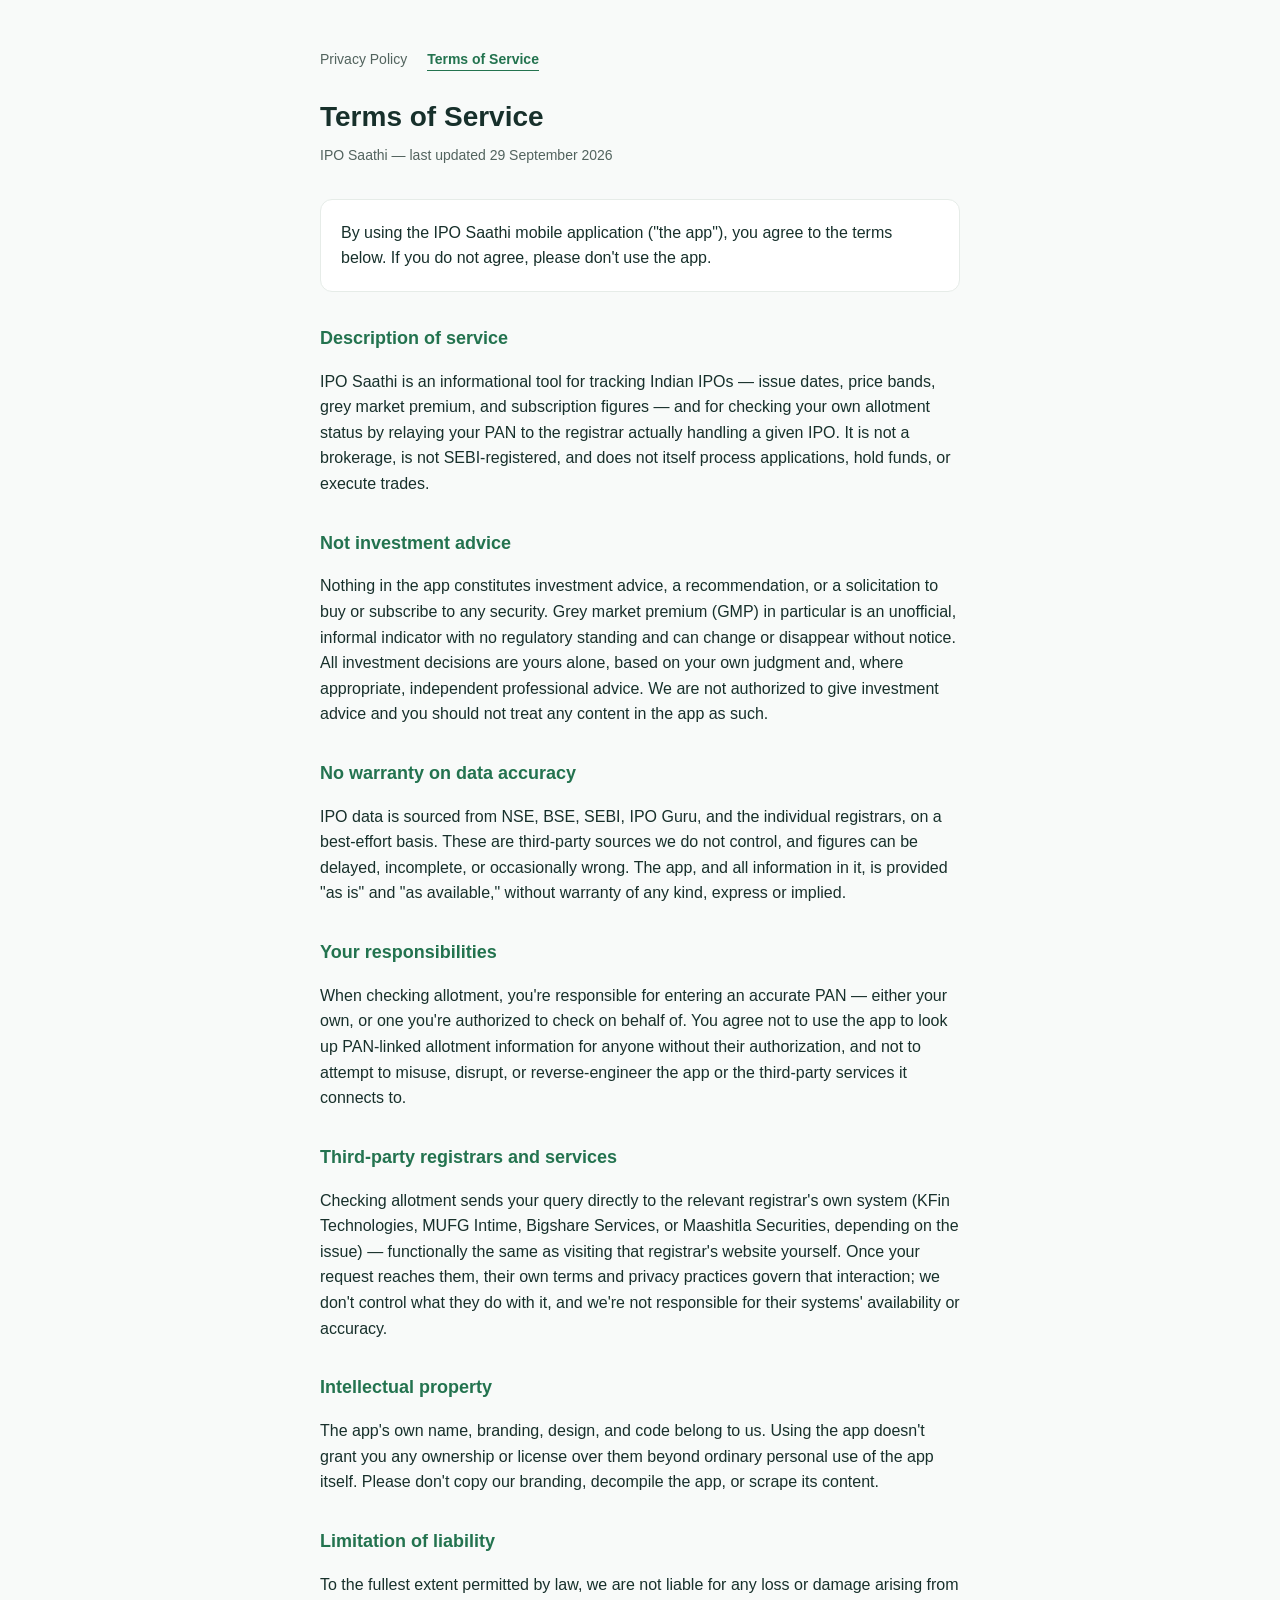
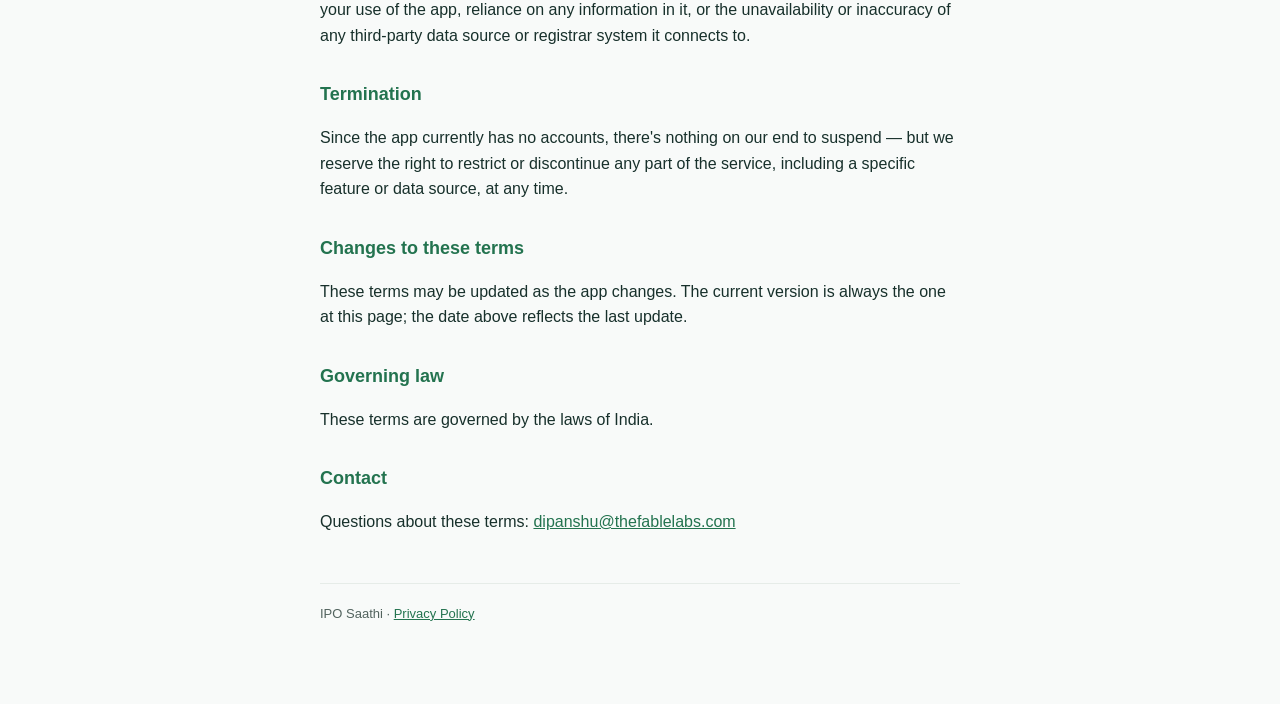
==== terms-of-service/index.html @ d286ae5b "Expand privacy policy, add terms of service, update contact email" ====
<!doctype html>
<html lang="en">
<head>
<meta charset="utf-8" />
<meta name="viewport" content="width=device-width, initial-scale=1" />
<title>Terms of Service — IPO Saathi</title>
<link rel="stylesheet" href="../style.css" />
</head>
<body>
<main>
  <nav>
    <a href="../">Privacy Policy</a>
    <a href="./" class="active">Terms of Service</a>
  </nav>

  <h1>Terms of Service</h1>
  <p class="updated">IPO Saathi — last updated 29 September 2026</p>

  <p class="intro">By using the IPO Saathi mobile application ("the app"), you agree to the terms below. If you do not agree, please don't use the app.</p>

  <h2>Description of service</h2>
  <p>IPO Saathi is an informational tool for tracking Indian IPOs — issue dates, price bands, grey market premium, and subscription figures — and for checking your own allotment status by relaying your PAN to the registrar actually handling a given IPO. It is not a brokerage, is not SEBI-registered, and does not itself process applications, hold funds, or execute trades.</p>

  <h2>Not investment advice</h2>
  <p>Nothing in the app constitutes investment advice, a recommendation, or a solicitation to buy or subscribe to any security. Grey market premium (GMP) in particular is an unofficial, informal indicator with no regulatory standing and can change or disappear without notice. All investment decisions are yours alone, based on your own judgment and, where appropriate, independent professional advice. We are not authorized to give investment advice and you should not treat any content in the app as such.</p>

  <h2>No warranty on data accuracy</h2>
  <p>IPO data is sourced from NSE, BSE, SEBI, IPO Guru, and the individual registrars, on a best-effort basis. These are third-party sources we do not control, and figures can be delayed, incomplete, or occasionally wrong. The app, and all information in it, is provided "as is" and "as available," without warranty of any kind, express or implied.</p>

  <h2>Your responsibilities</h2>
  <p>When checking allotment, you're responsible for entering an accurate PAN — either your own, or one you're authorized to check on behalf of. You agree not to use the app to look up PAN-linked allotment information for anyone without their authorization, and not to attempt to misuse, disrupt, or reverse-engineer the app or the third-party services it connects to.</p>

  <h2>Third-party registrars and services</h2>
  <p>Checking allotment sends your query directly to the relevant registrar's own system (KFin Technologies, MUFG Intime, Bigshare Services, or Maashitla Securities, depending on the issue) — functionally the same as visiting that registrar's website yourself. Once your request reaches them, their own terms and privacy practices govern that interaction; we don't control what they do with it, and we're not responsible for their systems' availability or accuracy.</p>

  <h2>Intellectual property</h2>
  <p>The app's own name, branding, design, and code belong to us. Using the app doesn't grant you any ownership or license over them beyond ordinary personal use of the app itself. Please don't copy our branding, decompile the app, or scrape its content.</p>

  <h2>Limitation of liability</h2>
  <p>To the fullest extent permitted by law, we are not liable for any loss or damage arising from your use of the app, reliance on any information in it, or the unavailability or inaccuracy of any third-party data source or registrar system it connects to.</p>

  <h2>Termination</h2>
  <p>Since the app currently has no accounts, there's nothing on our end to suspend — but we reserve the right to restrict or discontinue any part of the service, including a specific feature or data source, at any time.</p>

  <h2>Changes to these terms</h2>
  <p>These terms may be updated as the app changes. The current version is always the one at this page; the date above reflects the last update.</p>

  <h2>Governing law</h2>
  <p>These terms are governed by the laws of India.</p>

  <h2>Contact</h2>
  <p>Questions about these terms: <a href="mailto:dipanshu@thefablelabs.com">dipanshu@thefablelabs.com</a></p>

  <footer>IPO Saathi · <a href="../">Privacy Policy</a></footer>
</main>
</body>
</html>
---- style.css ----
:root {
  --brand: #23734F;
  --ink: #17302B;
  --muted: #52635E;
  --bg: #F8FAF9;
  --card: #FFFFFF;
  --border: #E6ECE8;
}
* { box-sizing: border-box; }
body {
  margin: 0;
  background: var(--bg);
  color: var(--ink);
  font-family: -apple-system, BlinkMacSystemFont, "Segoe UI", Roboto, Helvetica, Arial, sans-serif;
  line-height: 1.6;
}
main {
  max-width: 680px;
  margin: 0 auto;
  padding: 48px 20px 80px;
}
nav {
  display: flex;
  gap: 20px;
  font-size: 14px;
  margin-bottom: 24px;
}
nav a {
  color: var(--muted);
  text-decoration: none;
  border-bottom: 1px solid transparent;
}
nav a.active {
  color: var(--brand);
  font-weight: 600;
  border-bottom-color: var(--brand);
}
h1 {
  font-size: 28px;
  margin: 0 0 4px;
}
.updated {
  color: var(--muted);
  font-size: 14px;
  margin: 0 0 32px;
}
h2 {
  font-size: 18px;
  margin: 32px 0 12px;
  color: var(--brand);
}
p, li {
  font-size: 16px;
  color: var(--ink);
}
ul {
  padding-left: 20px;
}
a { color: var(--brand); }
.intro {
  background: var(--card);
  border: 1px solid var(--border);
  border-radius: 12px;
  padding: 20px;
  margin-bottom: 8px;
}
footer {
  margin-top: 48px;
  padding-top: 20px;
  border-top: 1px solid var(--border);
  font-size: 13px;
  color: var(--muted);
}
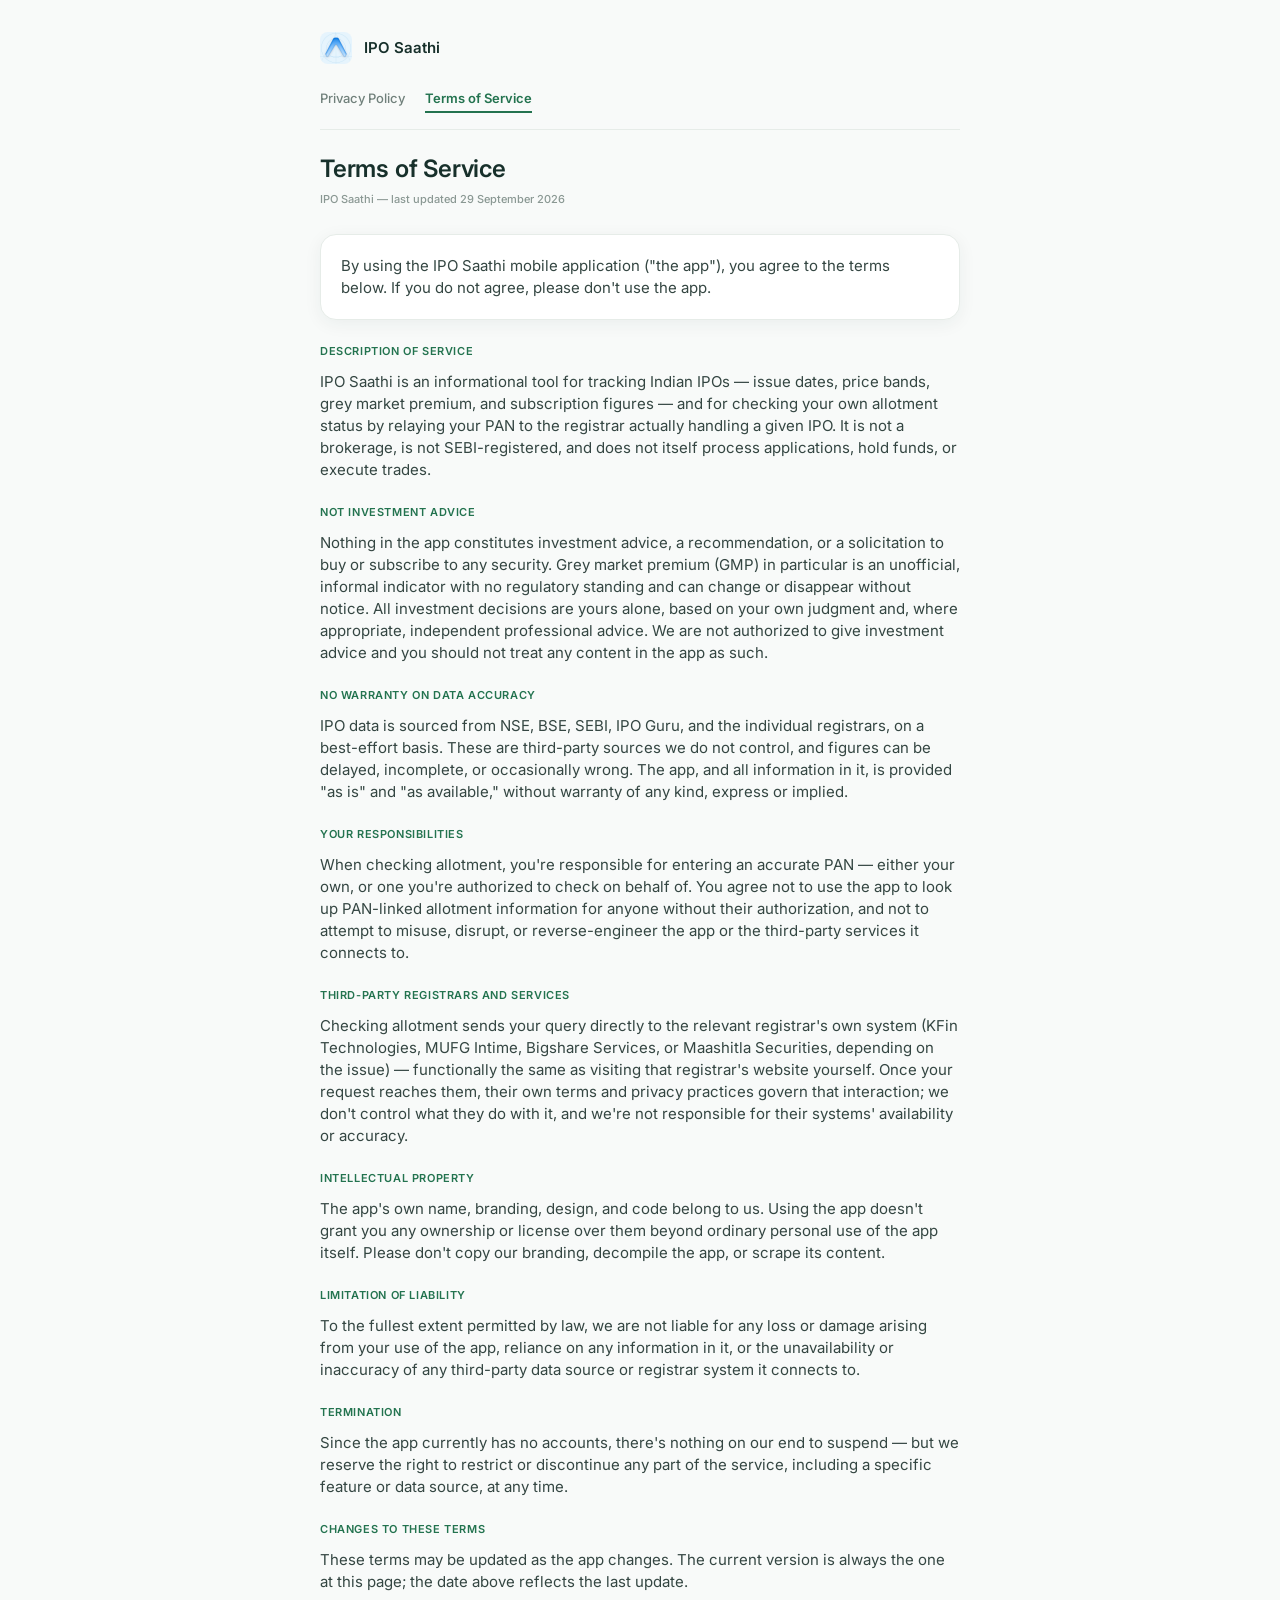
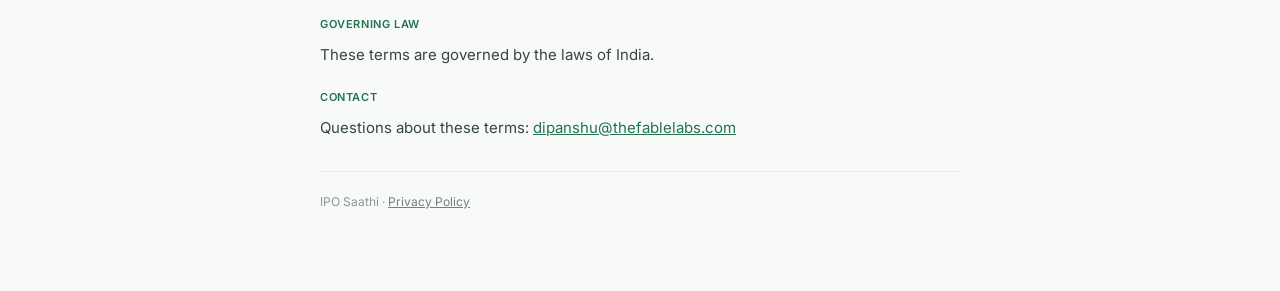
==== commit 299d7800: "Redesign legal pages to match the app's own design system" ====
--- a/terms-of-service/index.html
+++ b/terms-of-service/index.html
@@ -4,10 +4,15 @@
 <meta charset="utf-8" />
 <meta name="viewport" content="width=device-width, initial-scale=1" />
 <title>Terms of Service — IPO Saathi</title>
+<link rel="preconnect" href="https://fonts.googleapis.com" />
+<link rel="preconnect" href="https://fonts.gstatic.com" crossorigin />
+<link href="https://fonts.googleapis.com/css2?family=Inter:wght@400;500;600&display=swap" rel="stylesheet" />
 <link rel="stylesheet" href="../style.css" />
+<link rel="icon" href="../icon.png" />
 </head>
 <body>
 <main>
+  <div class="brand"><img src="../icon.png" alt="" /><span>IPO Saathi</span></div>
   <nav>
     <a href="../">Privacy Policy</a>
     <a href="./" class="active">Terms of Service</a>
--- a/style.css
+++ b/style.css
@@ -1,73 +1,152 @@
+/* Tokens copied from app/src/theme/tokens.ts — kept in sync by hand, this
+   page has no build step to import the real file from. */
 :root {
-  --brand: #23734F;
-  --ink: #17302B;
-  --muted: #52635E;
-  --bg: #F8FAF9;
-  --card: #FFFFFF;
-  --border: #E6ECE8;
+  --brand-900: #123B2D;
+  --brand-700: #23734F;
+  --brand-100: #E6F3EC;
+  --brand-50: #F2F9F5;
+  --neutral-950: #17302B;
+  --neutral-800: #344642;
+  --neutral-700: #52635E;
+  --neutral-600: #70807B;
+  --neutral-500: #8A9893;
+  --neutral-300: #D6DEDA;
+  --neutral-200: #E6ECE8;
+  --neutral-100: #F2F5F3;
+  --neutral-50: #F8FAF9;
+  --white: #FFFFFF;
+  --radius-lg: 16px;
+  --radius-pill: 999px;
+  --space-2: 8px;
+  --space-3: 12px;
+  --space-4: 16px;
+  --space-5: 20px;
+  --space-6: 24px;
+  --space-8: 32px;
 }
+
 * { box-sizing: border-box; }
+
 body {
   margin: 0;
-  background: var(--bg);
-  color: var(--ink);
-  font-family: -apple-system, BlinkMacSystemFont, "Segoe UI", Roboto, Helvetica, Arial, sans-serif;
+  background: var(--neutral-50);
+  color: var(--neutral-950);
+  font-family: 'Inter', -apple-system, BlinkMacSystemFont, "Segoe UI", Roboto, Helvetica, Arial, sans-serif;
   line-height: 1.6;
+  -webkit-font-smoothing: antialiased;
 }
+
 main {
   max-width: 680px;
   margin: 0 auto;
-  padding: 48px 20px 80px;
+  padding: var(--space-8) var(--space-5) 80px;
 }
+
+/* Brand lockup — same icon the app itself ships, so this page reads as
+   IPO Saathi's own, not a generic legal template. */
+.brand {
+  display: flex;
+  align-items: center;
+  gap: var(--space-3);
+  margin-bottom: var(--space-6);
+}
+.brand img {
+  width: 32px;
+  height: 32px;
+  border-radius: 8px;
+}
+.brand span {
+  font-size: 15px;
+  font-weight: 600;
+  color: var(--neutral-950);
+}
+
 nav {
   display: flex;
-  gap: 20px;
-  font-size: 14px;
-  margin-bottom: 24px;
+  gap: var(--space-5);
+  font-size: 13px;
+  margin-bottom: var(--space-6);
+  border-bottom: 1px solid var(--neutral-200);
+  padding-bottom: var(--space-4);
 }
 nav a {
-  color: var(--muted);
+  color: var(--neutral-600);
   text-decoration: none;
-  border-bottom: 1px solid transparent;
+  font-weight: 500;
+  padding-bottom: 2px;
 }
 nav a.active {
-  color: var(--brand);
+  color: var(--brand-700);
   font-weight: 600;
-  border-bottom-color: var(--brand);
+  border-bottom: 2px solid var(--brand-700);
 }
+
+/* Matches app/src/theme/tokens.ts typography.h1 (24/30, Inter 600) */
 h1 {
-  font-size: 28px;
+  font-size: 24px;
+  line-height: 30px;
+  font-weight: 600;
   margin: 0 0 4px;
+  letter-spacing: -0.2px;
 }
+
+/* typography.caption */
 .updated {
-  color: var(--muted);
+  color: var(--neutral-500);
+  font-size: 11px;
+  font-weight: 500;
+  margin: 0 0 var(--space-6);
+}
+
+/* typography.label, uppercase — same group-label treatment used in the
+   app's own FilterSortSheet component */
+h2 {
+  font-size: 11px;
+  line-height: 15px;
+  font-weight: 600;
+  text-transform: uppercase;
+  letter-spacing: 0.6px;
+  color: var(--brand-700);
+  margin: var(--space-6) 0 var(--space-3);
+}
+
+/* typography.bodyLg — same size the app uses for the IPO description
+   paragraph on the detail screen */
+p, li {
+  font-size: 15px;
+  line-height: 22px;
+  color: var(--neutral-800);
+  margin: 0 0 var(--space-4);
+}
+
+ul { padding-left: 20px; margin: 0 0 var(--space-4); }
+li { margin-bottom: var(--space-2); }
+
+a { color: var(--brand-700); }
+
+code {
+  background: var(--neutral-100);
+  border-radius: 4px;
+  padding: 1px 6px;
   font-size: 14px;
-  margin: 0 0 32px;
 }
-h2 {
-  font-size: 18px;
-  margin: 32px 0 12px;
-  color: var(--brand);
+
+/* Same card surface as the app: white, neutral-200 border, radius.lg,
+   a soft brand-tinted shadow (shadow.card in tokens.ts). */
+.intro {
+  background: var(--white);
+  border: 1px solid var(--neutral-200);
+  border-radius: var(--radius-lg);
+  padding: var(--space-5);
+  margin: 0 0 var(--space-2);
+  box-shadow: 0 4px 18px rgba(18, 59, 45, 0.06);
 }
-p, li {
-  font-size: 16px;
-  color: var(--ink);
+
+footer {
+  margin-top: var(--space-8);
+  padding-top: var(--space-5);
+  border-top: 1px solid var(--neutral-200);
+  font-size: 12px;
+  color: var(--neutral-500);
 }
-ul {
-  padding-left: 20px;
-}
-a { color: var(--brand); }
-.intro {
-  background: var(--card);
-  border: 1px solid var(--border);
-  border-radius: 12px;
-  padding: 20px;
-  margin-bottom: 8px;
-}
-footer {
-  margin-top: 48px;
-  padding-top: 20px;
-  border-top: 1px solid var(--border);
-  font-size: 13px;
-  color: var(--muted);
-}
+footer a { color: var(--neutral-600); }
